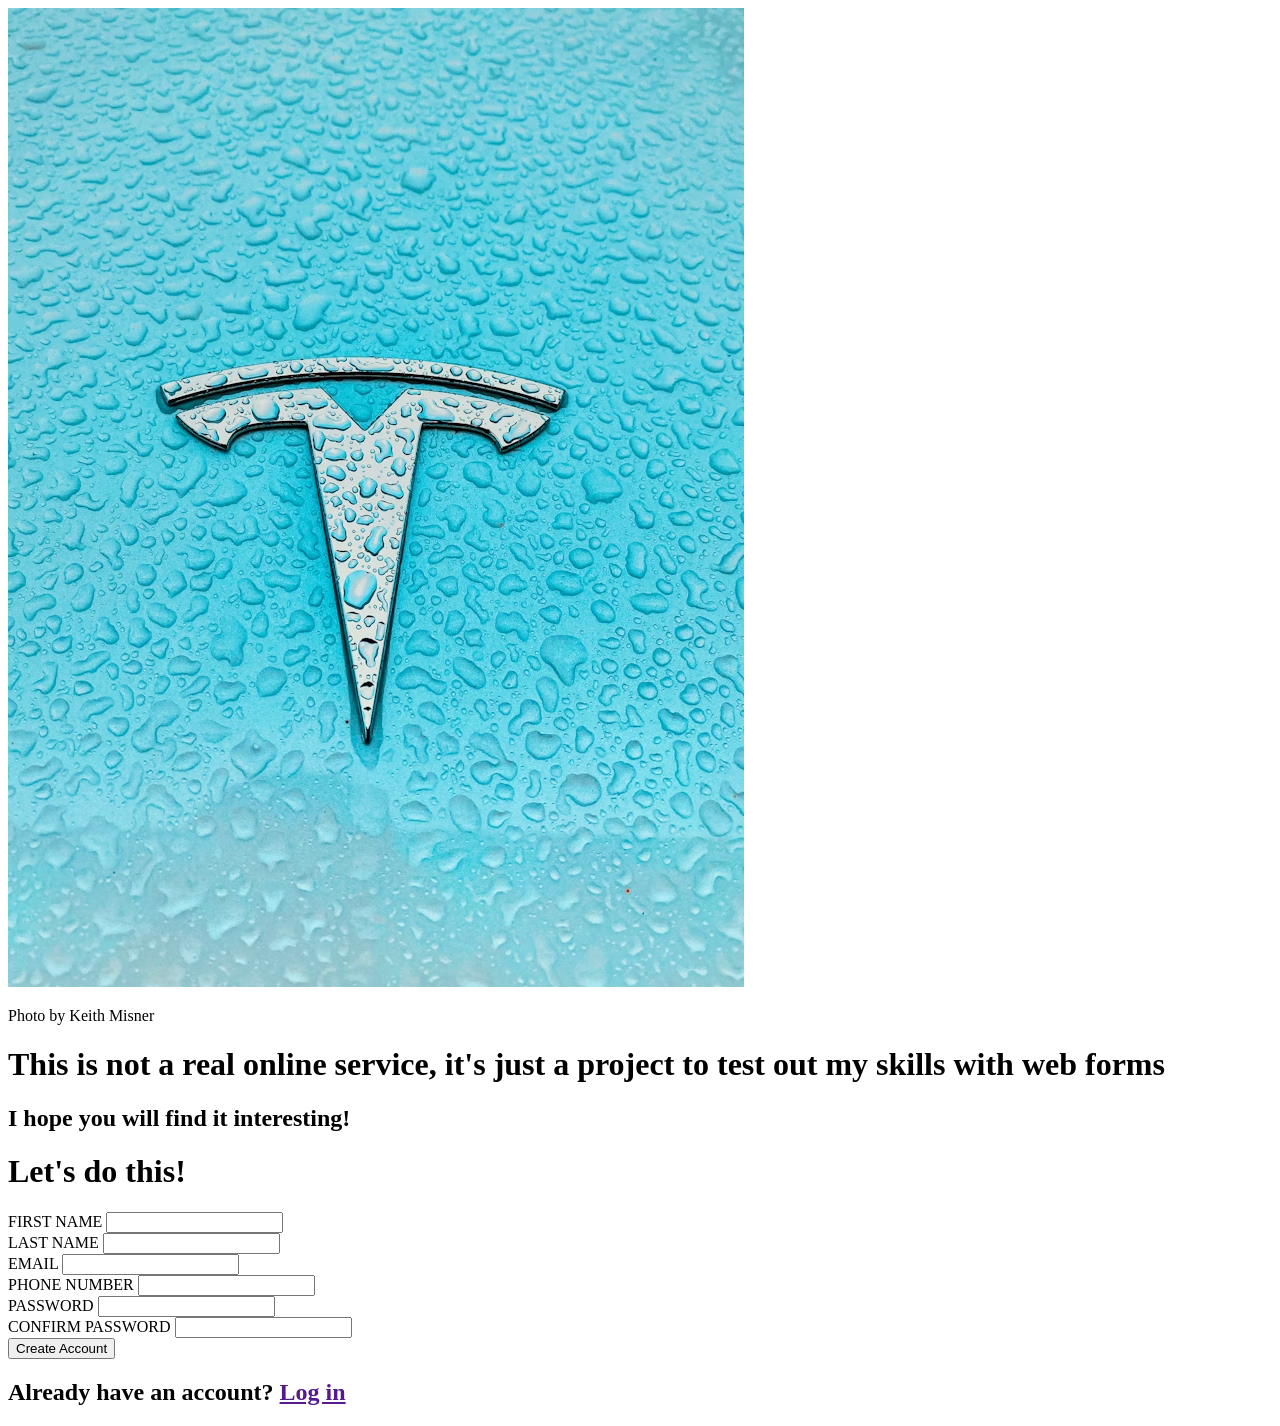
==== index.html @ ec3cbcbf "Builded project's structure + Added HTML DOM + Added images directory" ====
<!DOCTYPE html>
<html lang="en">
<head>
    <meta charset="UTF-8">
    <meta name="viewport" content="width=device-width, initial-scale=1.0">
    <title>Sign-up form</title>
    <link rel="stylesheet" href="./style.css">
</head>
<body>
    <div class="left-side-page">
        <div class="logo">
            <img src="./images/logo_tesla.jpg" alt="logo tesla">
        </div>
        <p>Photo by Keith Misner</p>
    </div>
    <div class="right-side-page">
        <div class="header">
            <h1>This is not a real online service, it's just a project
                to test out my skills with web forms
            </h1>
            <h2>I hope you will find it interesting!</h2>
        </div>
        <div class="content">
            <form action="" method="get">
                <h1>Let's do this!</h1>
                <div class="form-controls">
                    <div class="text-based-control">
                        <label for="first-name">FIRST NAME</label>
                        <input type="text" id="first-name" name="first_name">
                    </div>
                    <div class="text-based-control">
                        <label for="last-name">LAST NAME</label>
                        <input type="text" id="last-name" name="last-name">
                    </div>
                    <div class="email-based-control">
                        <label for="email">EMAIL</label>
                        <input type="email" id="email" name="email">
                    </div>
                    <div class="phone-based-control">
                        <label for="phone">PHONE NUMBER</label>
                        <input type="tel" id="phone" name="phone">
                    </div>
                    <div class="pass-based-control">
                        <label for="password">PASSWORD</label>
                        <input type="password" id="password" name="password">
                    </div>
                    <div class="pass-based-control">
                        <label for="re-password">CONFIRM PASSWORD</label>
                        <input type="password" id="re-password" name="re-password">
                    </div>
                </div>
                <div class="sumbit-btn">
                    <button type="submit">Create Account</button>
                </div>
            </form>
            <h2>Already have an account? <a href="">Log in</a></h2>
        </div>
    </div>
</body>
</html>
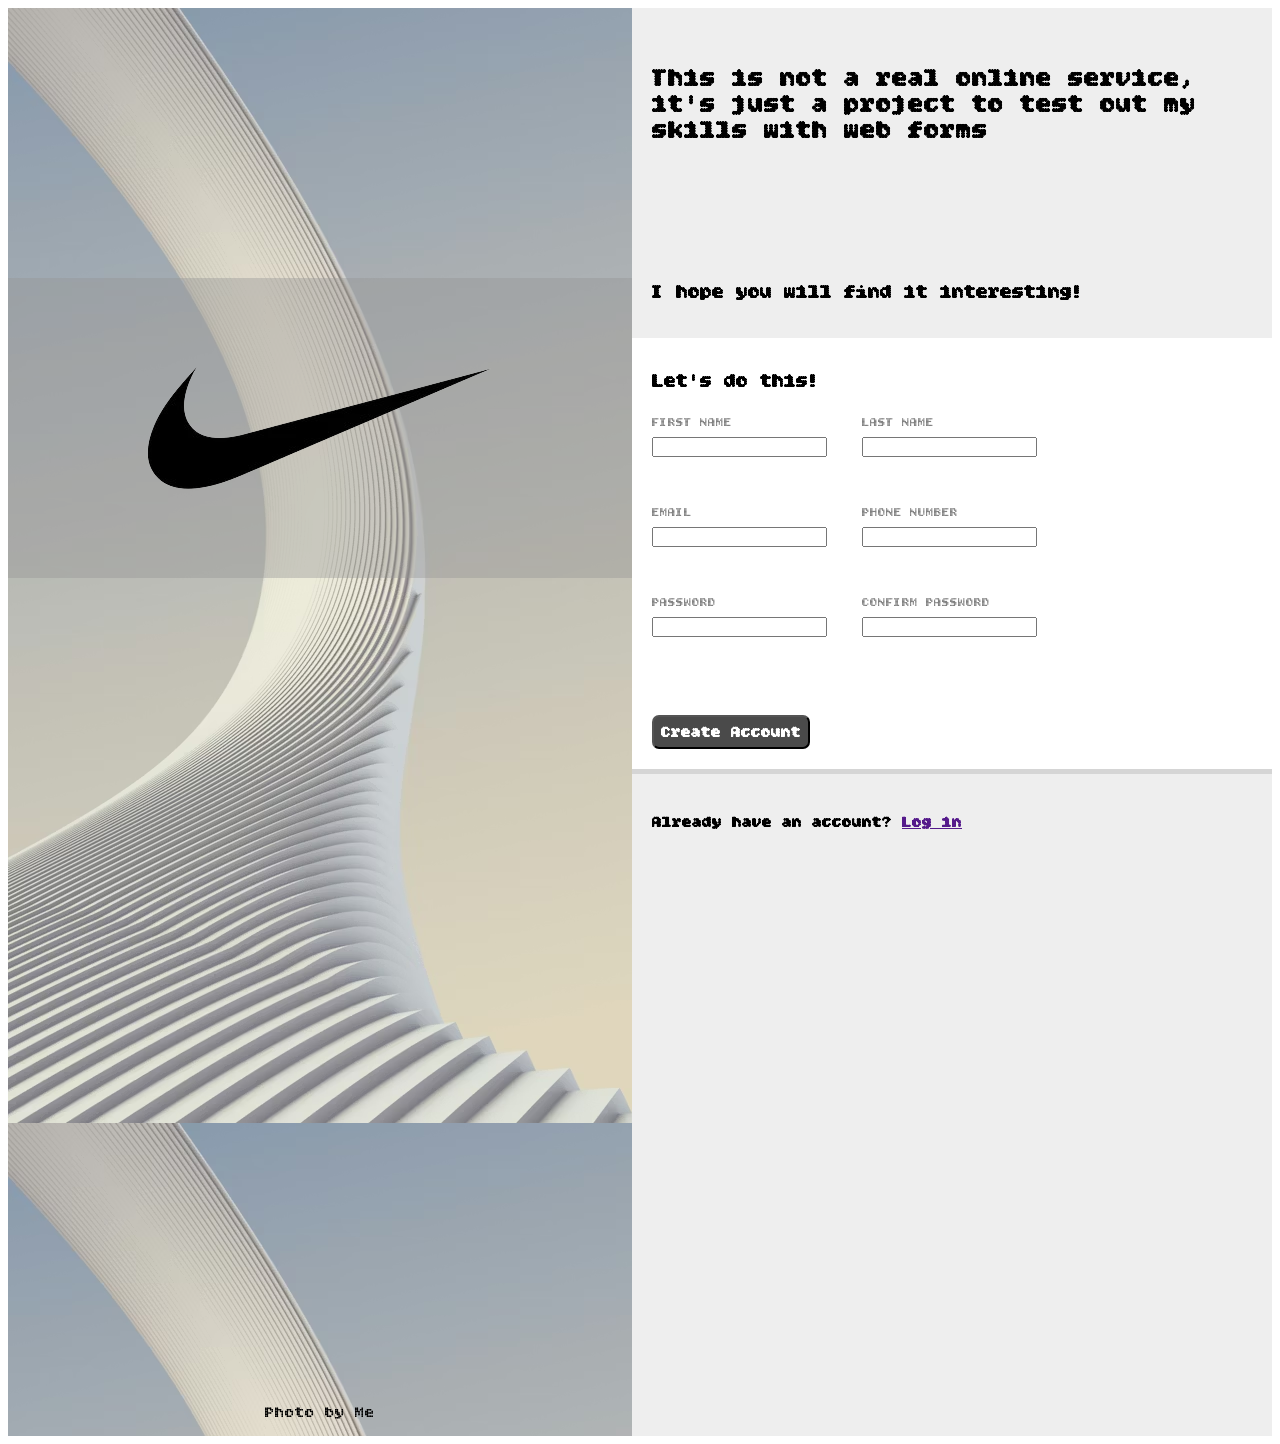
==== commit 4d5159ac: "Added style to website + modified DOM structure to fit style" ====
--- a/index.html
+++ b/index.html
@@ -9,9 +9,11 @@
 <body>
     <div class="left-side-page">
         <div class="logo">
-            <img src="./images/logo_tesla.jpg" alt="logo tesla">
+            <img src="./images/loog_nike2-removebg-preview.png" alt="logo">
         </div>
-        <p>Photo by Keith Misner</p>
+        <div class="author">
+            <p>Photo by Me</p>
+        </div>
     </div>
     <div class="right-side-page">
         <div class="header">
@@ -21,38 +23,40 @@
             <h2>I hope you will find it interesting!</h2>
         </div>
         <div class="content">
+            <h1>Let's do this!</h1>
             <form action="" method="get">
-                <h1>Let's do this!</h1>
                 <div class="form-controls">
-                    <div class="text-based-control">
+                    <div class="text-control">
                         <label for="first-name">FIRST NAME</label>
                         <input type="text" id="first-name" name="first_name">
                     </div>
-                    <div class="text-based-control">
+                    <div class="text-control">
                         <label for="last-name">LAST NAME</label>
                         <input type="text" id="last-name" name="last-name">
                     </div>
-                    <div class="email-based-control">
+                    <div class="email-control">
                         <label for="email">EMAIL</label>
                         <input type="email" id="email" name="email">
                     </div>
-                    <div class="phone-based-control">
+                    <div class="phone-control">
                         <label for="phone">PHONE NUMBER</label>
                         <input type="tel" id="phone" name="phone">
                     </div>
-                    <div class="pass-based-control">
+                    <div class="pass-control">
                         <label for="password">PASSWORD</label>
                         <input type="password" id="password" name="password">
                     </div>
-                    <div class="pass-based-control">
+                    <div class="pass-control">
                         <label for="re-password">CONFIRM PASSWORD</label>
                         <input type="password" id="re-password" name="re-password">
                     </div>
                 </div>
-                <div class="sumbit-btn">
+                <div class="submit-btn">
                     <button type="submit">Create Account</button>
                 </div>
             </form>
+        </div>
+        <div class="footer">
             <h2>Already have an account? <a href="">Log in</a></h2>
         </div>
     </div>
--- a/style.css
+++ b/style.css
@@ -0,0 +1,152 @@
+@font-face {
+    font-family: 'bbh_bartleregular';
+    src: url('./fonts/webfontkit/bbhbartle-regular-webfont.woff2') format('woff2'),
+         url('./fonts/webfontkit/bbhbartle-regular-webfont.woff') format('woff');
+    font-weight: normal;
+    font-style: normal;
+
+}
+
+@font-face {
+    font-family: 'bitcount_grid_double_inkRg';
+    src: url('./fonts/webfontkit/bitcountgriddoubleink-variablefont_crsvelshelxpszp1szp2xpn1xpn2ypn1ypn2slntwght-webfont.woff2') format('woff2'),
+         url('./fonts/webfontkit/bitcountgriddoubleink-variablefont_crsvelshelxpszp1szp2xpn1xpn2ypn1ypn2slntwght-webfont.woff') format('woff');
+    font-weight: normal;
+    font-style: normal;
+
+}
+
+@font-face {
+    font-family: 'mountains_of_christmasbold';
+    src: url('./fonts/webfontkit/mountainsofchristmas-bold-webfont.woff2') format('woff2'),
+         url('./fonts/webfontkit/mountainsofchristmas-bold-webfont.woff') format('woff');
+    font-weight: normal;
+    font-style: normal;
+
+}
+
+@font-face {
+    font-family: 'mountains_of_christmasregular';
+    src: url('./fonts/webfontkit/mountainsofchristmas-regular-webfont.woff2') format('woff2'),
+         url('./fonts/webfontkit/mountainsofchristmas-regular-webfont.woff') format('woff');
+    font-weight: normal;
+    font-style: normal;
+
+}
+
+* {
+    font-family: "bitcount_grid_double_inkRg";
+}
+
+body {
+    display: flex;
+}
+
+.left-side-page {
+    background-image: url(./images/premium_background.avif);
+    width: 50vw;
+    display: flex;
+    flex-direction: column;
+    align-items: center;
+}
+
+.right-side-page {
+    display:flex;
+    flex-direction: column;
+    max-width: 50vw;
+    min-height: 100vh;
+}
+
+.logo {
+    display: flex;
+    justify-content:center;
+    background-color: rgb(148, 148, 148, 0.4);
+    margin-top: 30vh;
+    margin-bottom: 90vh;
+    width: 100%;
+}
+
+.logo img {
+    max-width: 90%;
+    align-self: center;
+}
+
+.header {
+    display: flex;
+    flex-direction: column;
+    justify-content: space-between;
+    min-height: 30vh;
+    padding: 20px;
+    padding-top: 40px;
+    background-color: rgb(238, 238, 238);
+    font-size: small;
+}
+
+.content {
+    display: flex;
+    flex-direction: column;
+    min-height: 40vh;
+    padding: 20px;
+    gap: 10px;
+    box-shadow: 0px 5px rgb(118, 118, 118, 0.3)
+}
+
+label {
+    display: block;
+    margin-bottom: 8px;
+    color: gray;
+    font-size: smaller;
+}
+
+.form-controls {
+    display: flex;
+    flex-wrap: wrap;
+    margin-right: 30%;
+    max-height: 100%;
+    margin-bottom: 30px;
+}
+
+.content > h1 {
+    font-size:20px;
+}
+
+.text-control , 
+.pass-control , 
+.email-control ,
+.phone-control {
+    width: 50%;
+    height: 10vh;
+}
+
+label + input {
+    margin-bottom: 20px;
+}
+
+.footer {
+    display: flex;
+    flex: 1;
+    min-height: 30vh;
+    background-color: rgb(238, 238, 238);
+    margin: 0px;
+    margin-top: 5px;
+}
+
+.footer > h2 {
+    margin: 0px;
+    padding:20px;
+    padding-top: 40px;
+    font-size: medium;   
+}
+
+button {
+    border-radius: 7px;
+    border-color: black;
+    background-color: rgb(74, 74, 74);
+    color: white;
+    font-size: medium;
+    font-weight: bold;
+    padding: 7px;
+}
+
+
+
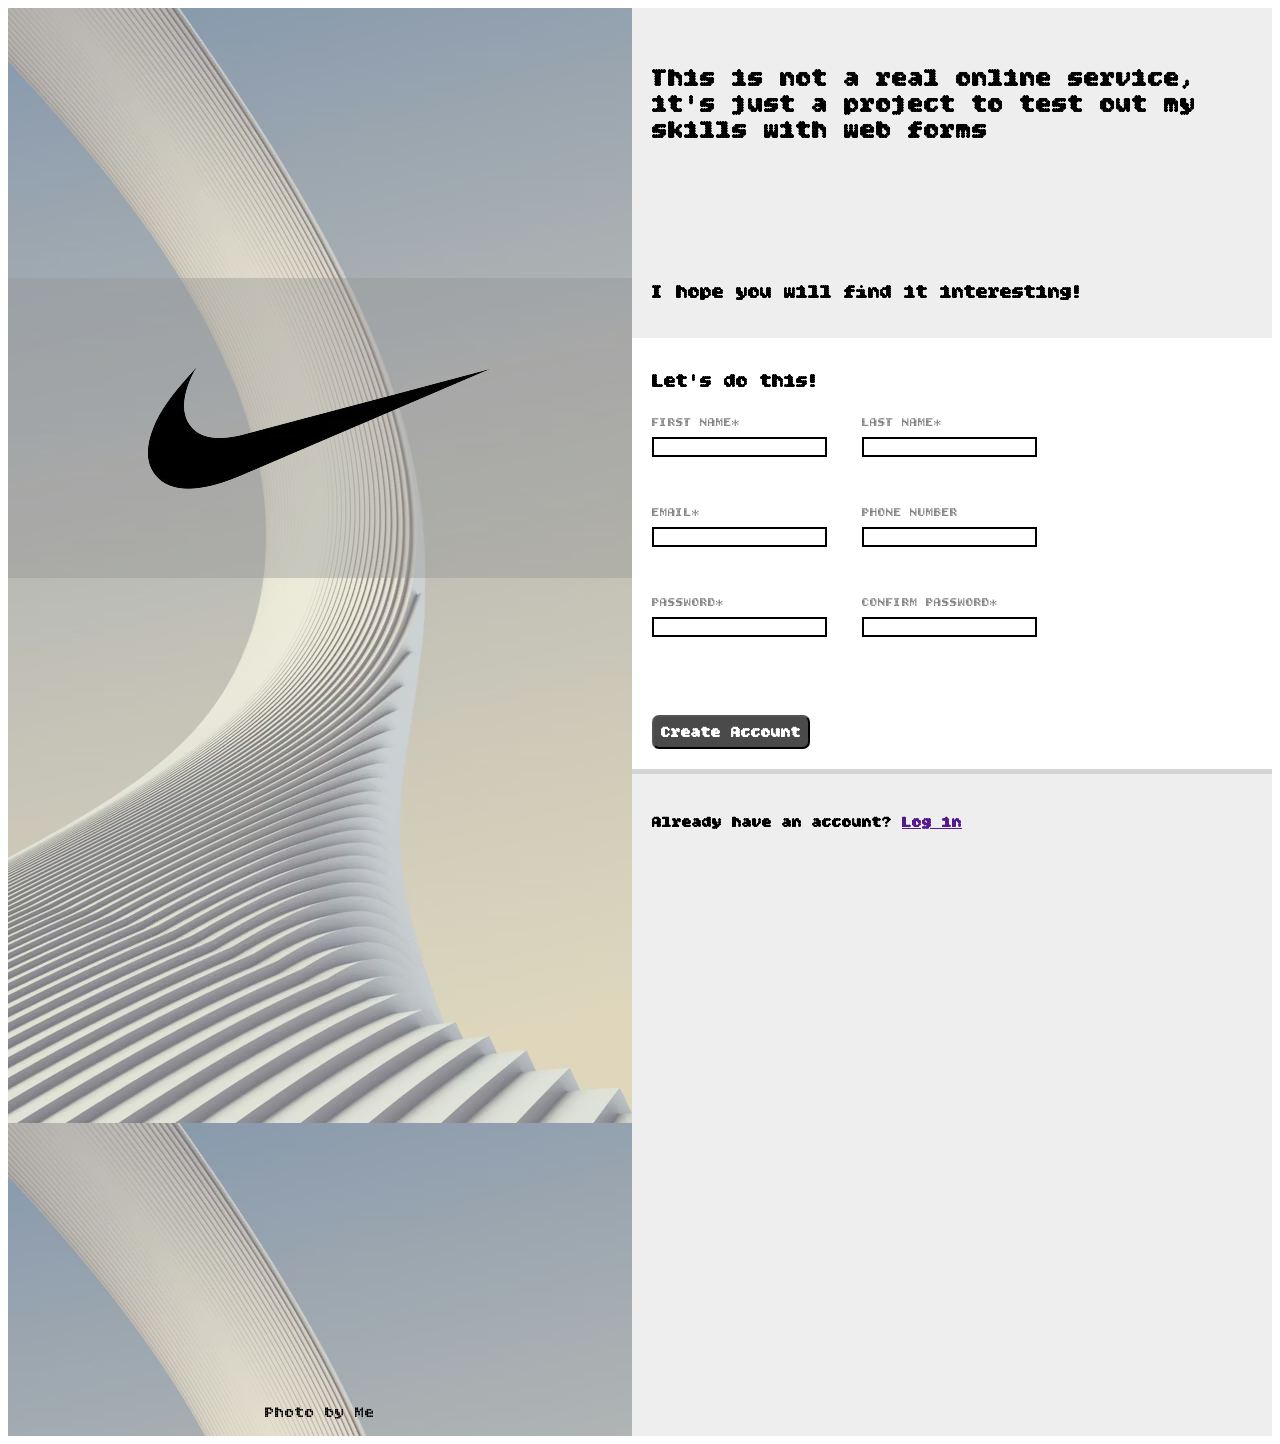
==== commit 6903017e: "Added valid-invalid style to form's elements" ====
--- a/index.html
+++ b/index.html
@@ -27,28 +27,33 @@
             <form action="" method="get">
                 <div class="form-controls">
                     <div class="text-control">
-                        <label for="first-name">FIRST NAME</label>
-                        <input type="text" id="first-name" name="first_name">
+                        <label for="first-name">FIRST NAME*</label>
+                        <input type="text" id="first-name" name="first_name" 
+                        maxlength="30" required>
                     </div>
                     <div class="text-control">
-                        <label for="last-name">LAST NAME</label>
-                        <input type="text" id="last-name" name="last-name">
+                        <label for="last-name">LAST NAME*</label>
+                        <input type="text" id="last-name" name="last-name"
+                        maxlength="30" required>
                     </div>
                     <div class="email-control">
-                        <label for="email">EMAIL</label>
-                        <input type="email" id="email" name="email">
+                        <label for="email">EMAIL*</label>
+                        <input type="email" id="email" name="email"
+                        required>
                     </div>
                     <div class="phone-control">
                         <label for="phone">PHONE NUMBER</label>
                         <input type="tel" id="phone" name="phone">
                     </div>
                     <div class="pass-control">
-                        <label for="password">PASSWORD</label>
-                        <input type="password" id="password" name="password">
+                        <label for="password">PASSWORD*</label>
+                        <input type="password" id="password" name="password" 
+                        required>
                     </div>
                     <div class="pass-control">
-                        <label for="re-password">CONFIRM PASSWORD</label>
-                        <input type="password" id="re-password" name="re-password">
+                        <label for="re-password">CONFIRM PASSWORD*</label>
+                        <input type="password" id="re-password" name="re-password"
+                        required>
                     </div>
                 </div>
                 <div class="submit-btn">
--- a/style.css
+++ b/style.css
@@ -148,5 +148,14 @@
     padding: 7px;
 }
 
+input {
+    border: 2px solid black;
+}
 
+input:user-invalid {
+    border: 2px solid red;
+}
 
+input:focus {
+    background-color: rgb(231, 231, 231);
+}
